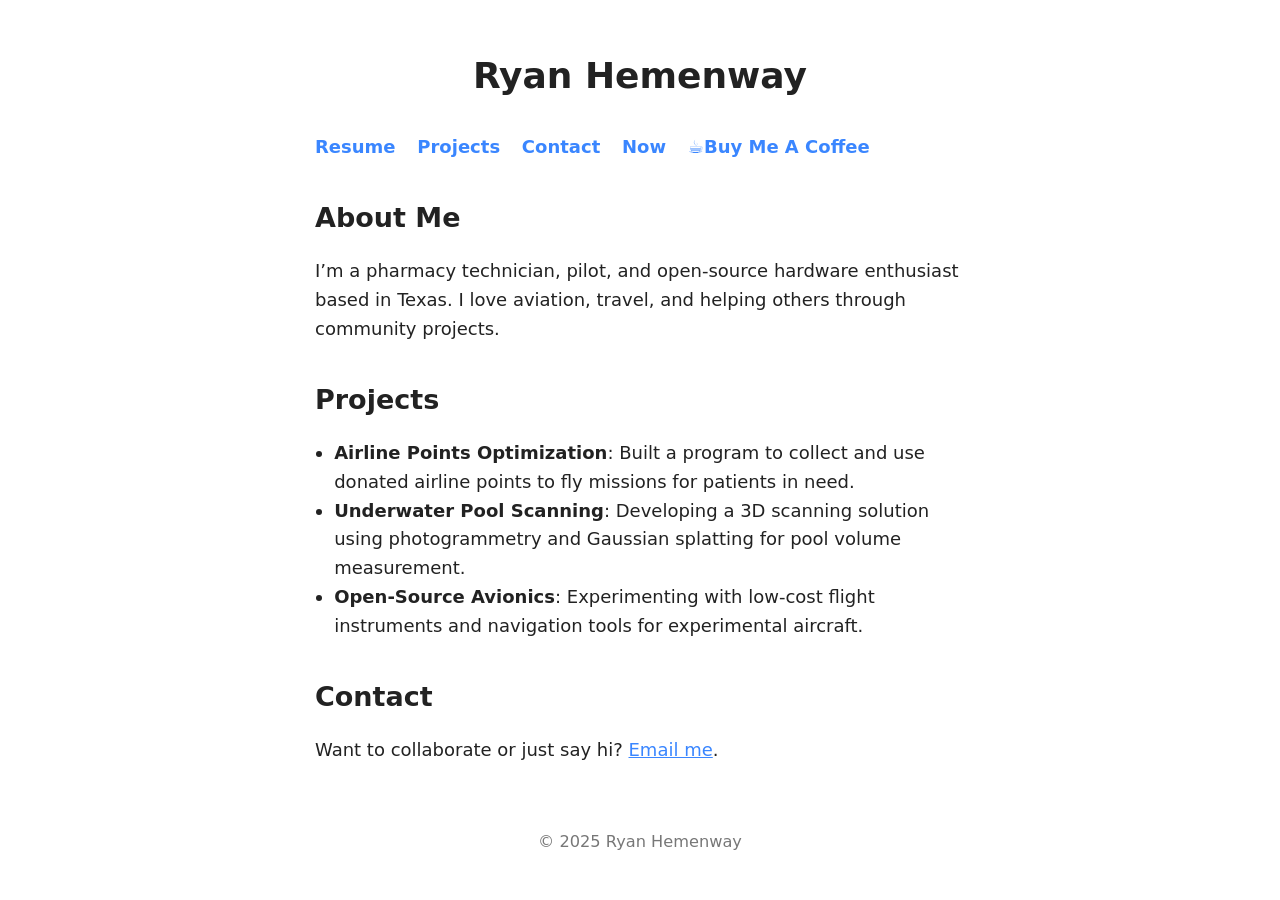
==== index.html @ c10bf4f9 "Update index.html" ====
<!DOCTYPE html>
<html lang="en">
<head>
  <meta charset="utf-8" />
  <meta name="viewport" content="width=device-width, initial-scale=1.0" />
  <title>Ryan Hemenway</title>
  <style>
    :root {
      --bg-color: #ffffff;
      --text-color: #222222;
      --link-color: #3a86ff;
      --muted-color: #777;
    }

    @media (prefers-color-scheme: dark) {
      :root {
        --bg-color: #121212;
        --text-color: #f0f0f0;
        --link-color: #90cdf4;
        --muted-color: #aaa;
      }
    }

    body {
      margin: 40px auto;
      max-width: 650px;
      line-height: 1.6;
      font-size: 18px;
      background: var(--bg-color);
      color: var(--text-color);
      font-family: system-ui, -apple-system, BlinkMacSystemFont, "Segoe UI", Roboto, sans-serif;
      padding: 0 10px;
      transition: background-color 0.3s, color 0.3s;
    }

    h1, h2, h3 {
      line-height: 1.2;
      margin-top: 1.5em;
    }

    header, footer {
      text-align: center;
      margin-bottom: 2em;
    }

    nav {
      margin-bottom: 2em;
    }

    nav a {
      display: inline-block;
      margin-right: 1rem;
      font-weight: bold;
      color: var(--link-color);
      text-decoration: none;
    }

    nav a:hover {
      text-decoration: underline;
    }

    ul {
      padding-left: 1.2rem;
    }

    a {
      color: var(--link-color);
    }

    footer {
      margin-top: 4em;
      font-size: 0.9em;
      color: var(--muted-color);
    }
  </style>
</head>
<body>
  <header>
    <h1>Ryan Hemenway</h1>
  </header>
  <main>
    <nav>
      <a href="#resume">Resume</a>
      <a href="#projects">Projects</a>
      <a href="/contact.html">Contact</a>
      <a href="#now">Now</a>
      <a href="http://buymeacoffee.com/ryanhemenway">☕Buy Me A Coffee</a>
    </nav>
    <section>
      <h2 id="about">About Me</h2>
      <p>I’m a pharmacy technician, pilot, and open-source hardware enthusiast based in Texas. I love aviation, travel, and helping others through community projects.</p>

      <h2 id="projects">Projects</h2>
      <ul>
        <li><strong>Airline Points Optimization</strong>: Built a program to collect and use donated airline points to fly missions for patients in need.</li>
        <li><strong>Underwater Pool Scanning</strong>: Developing a 3D scanning solution using photogrammetry and Gaussian splatting for pool volume measurement.</li>
        <li><strong>Open-Source Avionics</strong>: Experimenting with low-cost flight instruments and navigation tools for experimental aircraft.</li>
      </ul>

      <h2 id="contact">Contact</h2>
      <p>Want to collaborate or just say hi? <a href="mailto:00-wheel-ankles@icloud.com">Email me</a>.</p>
    </section>
  </main>
  <footer>
    <p>© 2025 Ryan Hemenway</p>
  </footer>
</body>
</html>
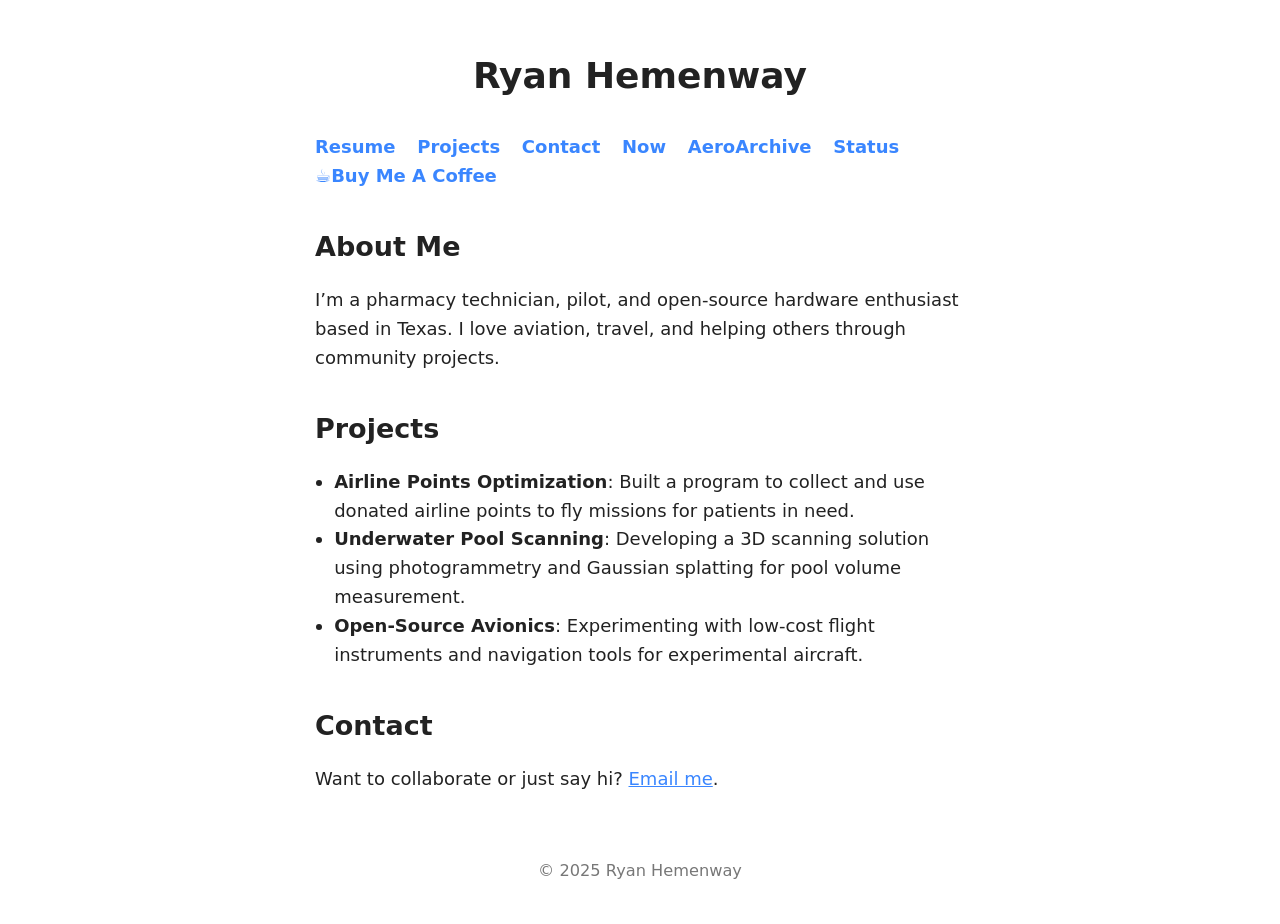
==== commit 81497da9: "Update index.html" ====
--- a/index.html
+++ b/index.html
@@ -83,7 +83,9 @@
       <a href="#resume">Resume</a>
       <a href="#projects">Projects</a>
       <a href="/contact.html">Contact</a>
-      <a href="#now">Now</a>
+      <a href="/now.html">Now</a>
+      <a href="/AeroArchive.html">AeroArchive</a>
+      <a href="/aeroarchivestatus.html">Status</a>
       <a href="http://buymeacoffee.com/ryanhemenway">☕Buy Me A Coffee</a>
     </nav>
     <section>
@@ -104,5 +106,12 @@
   <footer>
     <p>© 2025 Ryan Hemenway</p>
   </footer>
+
+  <!-- GoatCounter -->
+  <script data-goatcounter="https://hemenway.goatcounter.com/count"
+          async src="https://gc.zgo.at/count.js"></script>
+  <noscript>
+    <img src="https://hemenway.goatcounter.com/count?p=/noscript" alt="" />
+  </noscript>
 </body>
 </html>
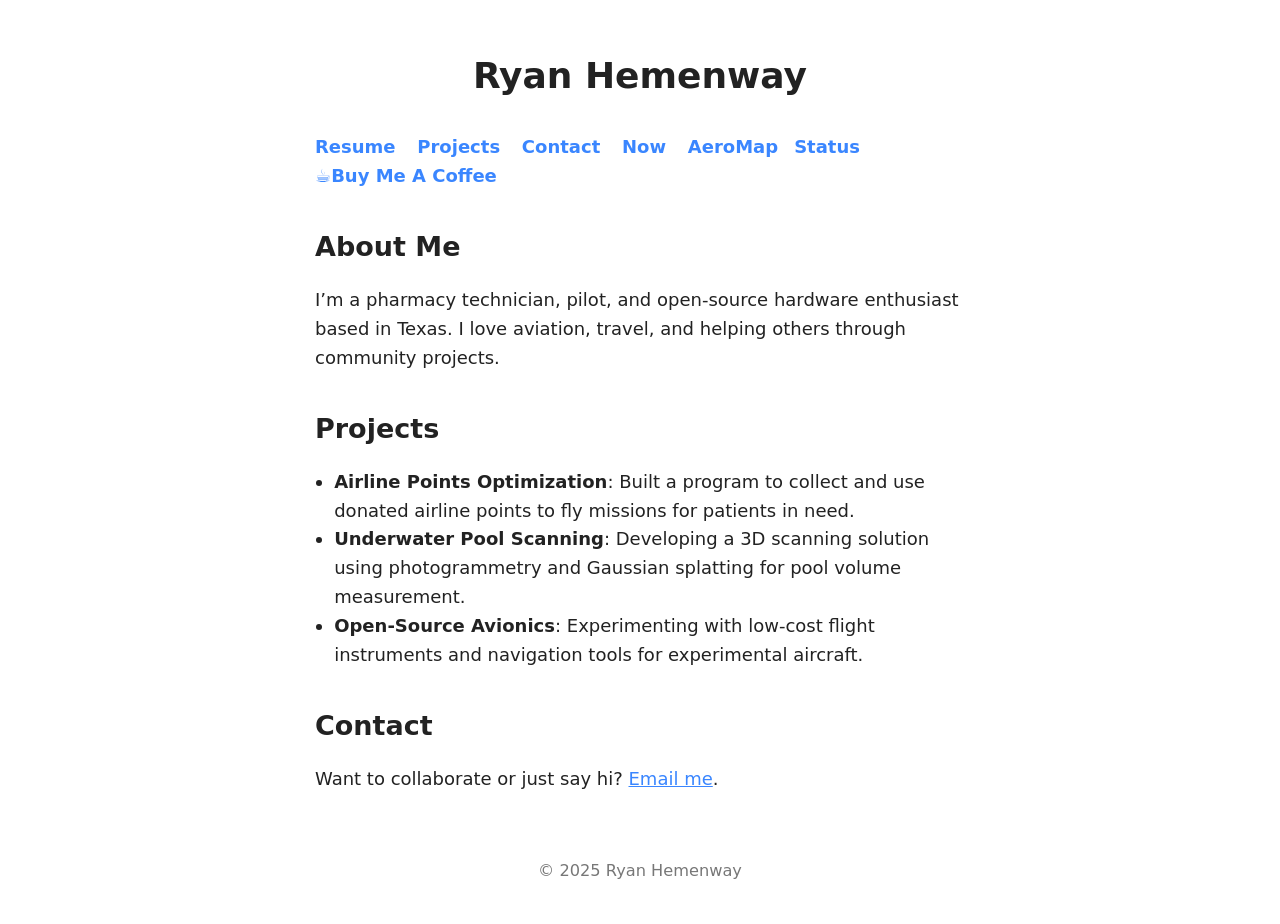
==== commit cccd77dc: "edit link" ====
--- a/index.html
+++ b/index.html
@@ -1,5 +1,6 @@
 <!DOCTYPE html>
 <html lang="en">
+
 <head>
   <meta charset="utf-8" />
   <meta name="viewport" content="width=device-width, initial-scale=1.0" />
@@ -33,12 +34,15 @@
       transition: background-color 0.3s, color 0.3s;
     }
 
-    h1, h2, h3 {
+    h1,
+    h2,
+    h3 {
       line-height: 1.2;
       margin-top: 1.5em;
     }
 
-    header, footer {
+    header,
+    footer {
       text-align: center;
       margin-bottom: 2em;
     }
@@ -74,6 +78,7 @@
     }
   </style>
 </head>
+
 <body>
   <header>
     <h1>Ryan Hemenway</h1>
@@ -84,19 +89,23 @@
       <a href="#projects">Projects</a>
       <a href="/contact.html">Contact</a>
       <a href="/now.html">Now</a>
-      <a href="/AeroArchive.html">AeroArchive</a>
-      <a href="/aeroarchivestatus.html">Status</a>
-      <a href="http://buymeacoffee.com/ryanhemenway">☕Buy Me A Coffee</a>
+      <a href="map.aeromap.io">AeroMap
+        <a href="/aeroarchivestatus.html">Status</a>
+        <a href="http://buymeacoffee.com/ryanhemenway">☕Buy Me A Coffee</a>
     </nav>
     <section>
       <h2 id="about">About Me</h2>
-      <p>I’m a pharmacy technician, pilot, and open-source hardware enthusiast based in Texas. I love aviation, travel, and helping others through community projects.</p>
+      <p>I’m a pharmacy technician, pilot, and open-source hardware enthusiast based in Texas. I love aviation, travel,
+        and helping others through community projects.</p>
 
       <h2 id="projects">Projects</h2>
       <ul>
-        <li><strong>Airline Points Optimization</strong>: Built a program to collect and use donated airline points to fly missions for patients in need.</li>
-        <li><strong>Underwater Pool Scanning</strong>: Developing a 3D scanning solution using photogrammetry and Gaussian splatting for pool volume measurement.</li>
-        <li><strong>Open-Source Avionics</strong>: Experimenting with low-cost flight instruments and navigation tools for experimental aircraft.</li>
+        <li><strong>Airline Points Optimization</strong>: Built a program to collect and use donated airline points to
+          fly missions for patients in need.</li>
+        <li><strong>Underwater Pool Scanning</strong>: Developing a 3D scanning solution using photogrammetry and
+          Gaussian splatting for pool volume measurement.</li>
+        <li><strong>Open-Source Avionics</strong>: Experimenting with low-cost flight instruments and navigation tools
+          for experimental aircraft.</li>
       </ul>
 
       <h2 id="contact">Contact</h2>
@@ -108,10 +117,10 @@
   </footer>
 
   <!-- GoatCounter -->
-  <script data-goatcounter="https://hemenway.goatcounter.com/count"
-          async src="https://gc.zgo.at/count.js"></script>
+  <script data-goatcounter="https://hemenway.goatcounter.com/count" async src="https://gc.zgo.at/count.js"></script>
   <noscript>
     <img src="https://hemenway.goatcounter.com/count?p=/noscript" alt="" />
   </noscript>
 </body>
-</html>
+
+</html>
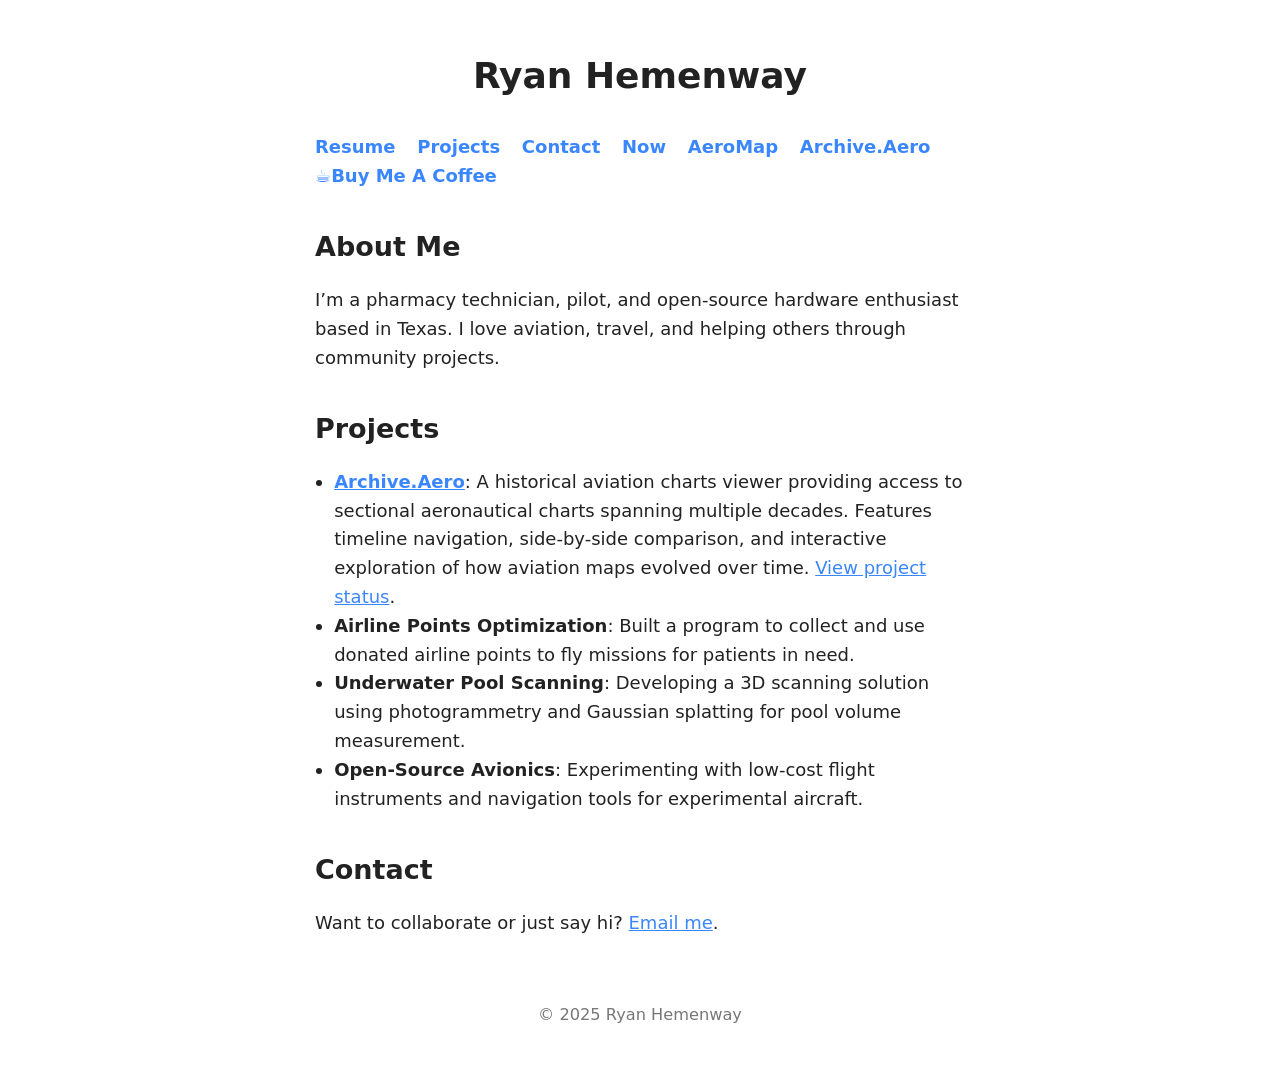
==== commit c4871021: "Rename AeroArchive references to Archive.Aero - Rename aeroarchivestatus.html to archive.aero-status" ====
--- a/index.html
+++ b/index.html
@@ -89,9 +89,9 @@
       <a href="#projects">Projects</a>
       <a href="/contact.html">Contact</a>
       <a href="/now.html">Now</a>
-      <a href="map.aeromap.io">AeroMap
-        <a href="/aeroarchivestatus.html">Status</a>
-        <a href="http://buymeacoffee.com/ryanhemenway">☕Buy Me A Coffee</a>
+      <a href="http://map.aeromap.io">AeroMap</a>
+      <a href="https://archive.aero">Archive.Aero</a>
+      <a href="http://buymeacoffee.com/ryanhemenway">☕Buy Me A Coffee</a>
     </nav>
     <section>
       <h2 id="about">About Me</h2>
@@ -100,6 +100,7 @@
 
       <h2 id="projects">Projects</h2>
       <ul>
+        <li><strong><a href="https://archive.aero">Archive.Aero</a></strong>: A historical aviation charts viewer providing access to sectional aeronautical charts spanning multiple decades. Features timeline navigation, side-by-side comparison, and interactive exploration of how aviation maps evolved over time. <a href="/archive.aero-status.html">View project status</a>.</li>
         <li><strong>Airline Points Optimization</strong>: Built a program to collect and use donated airline points to
           fly missions for patients in need.</li>
         <li><strong>Underwater Pool Scanning</strong>: Developing a 3D scanning solution using photogrammetry and
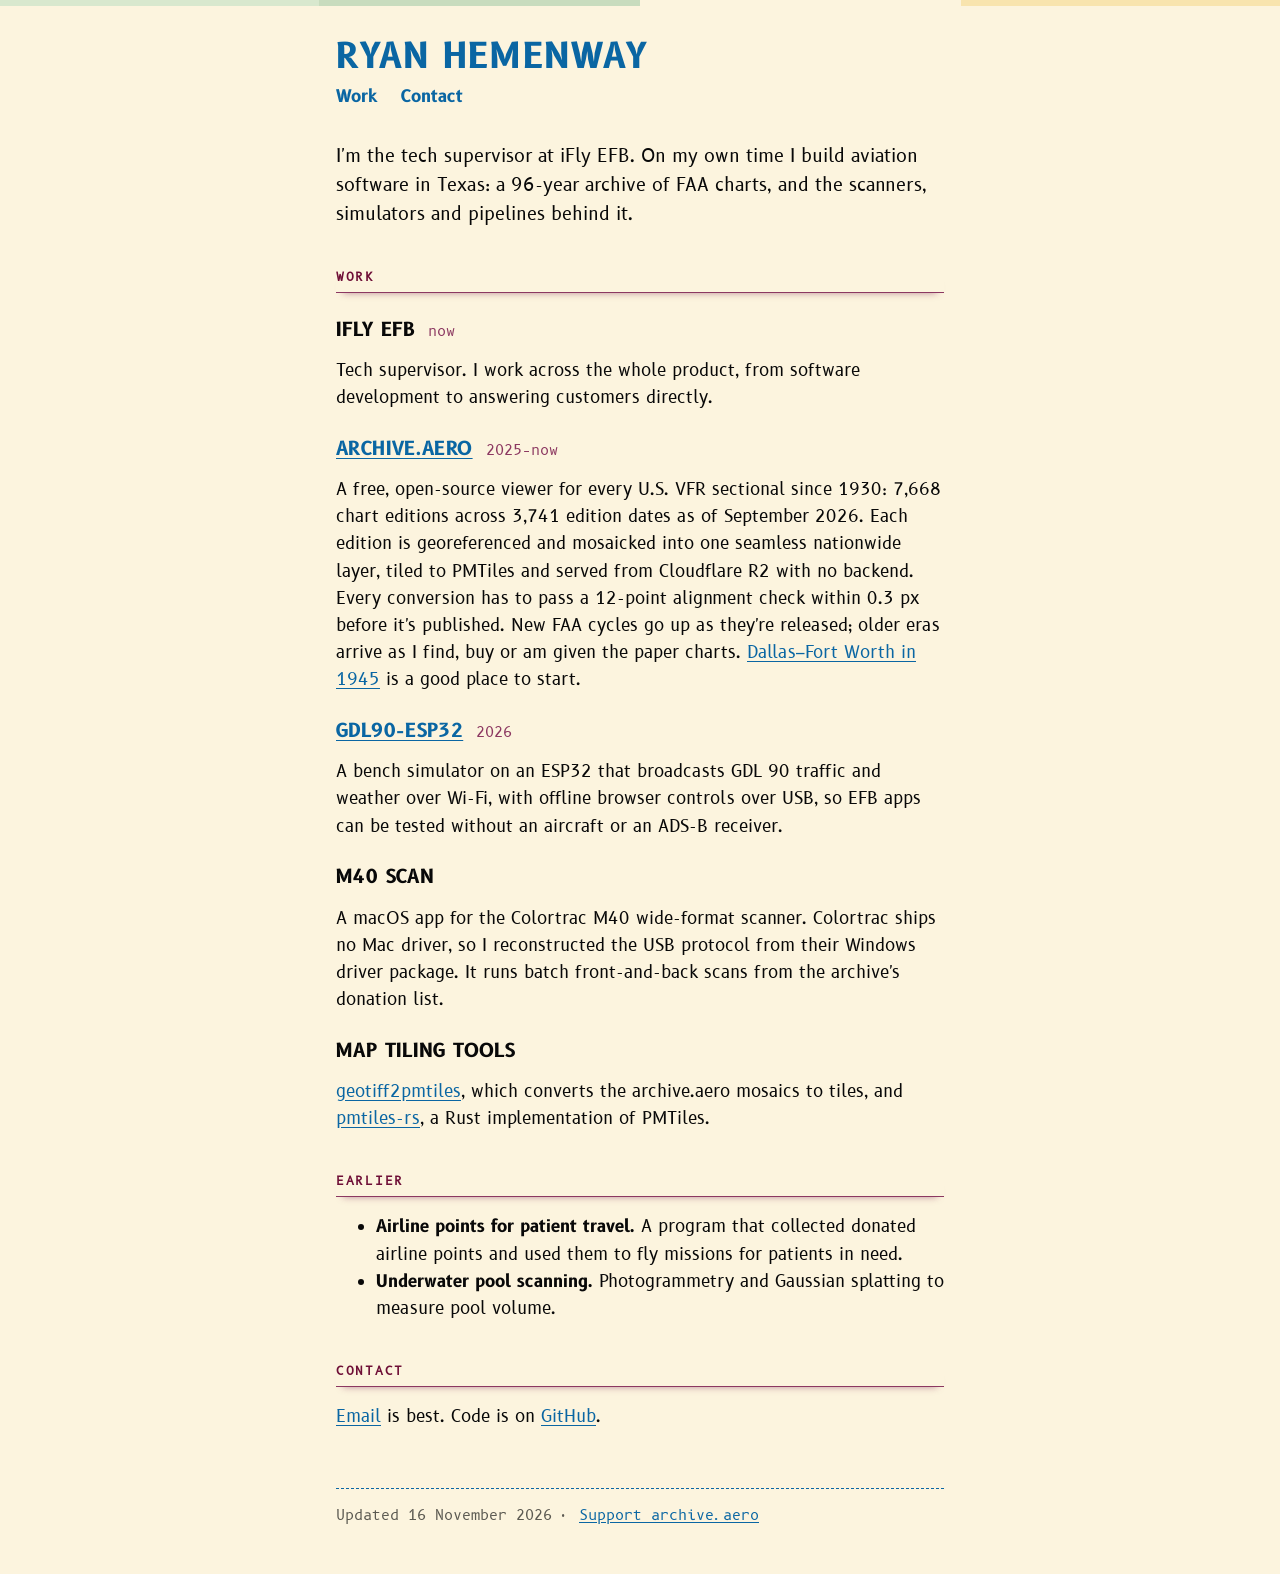
==== commit dccdada0: "Add /hi card page, sectional styling, /now and contact updates - /hi: landing page for the NFC card " ====
--- a/index.html
+++ b/index.html
@@ -1,127 +1,62 @@
-<!DOCTYPE html>
+<!doctype html>
 <html lang="en">
+<head>
+<meta charset="utf-8">
+<meta name="viewport" content="width=device-width, initial-scale=1">
+<title>Ryan Hemenway</title>
+<meta name="description" content="Ryan Hemenway is the tech supervisor at iFly EFB and builds archive.aero, every U.S. VFR sectional since 1930 on one timeline.">
+<link rel="canonical" href="https://ryanhemenway.com/">
+<meta property="og:type" content="website">
+<meta property="og:title" content="Ryan Hemenway">
+<meta property="og:description" content="Tech supervisor at iFly EFB, and builder of archive.aero: every U.S. sectional since 1930 on one timeline.">
+<meta property="og:url" content="https://ryanhemenway.com/">
+<meta property="og:image" content="https://ryanhemenway.com/img/og.jpg">
+<meta name="twitter:card" content="summary_large_image">
+<link rel="stylesheet" href="/style.css">
+</head>
+<body>
+<header class="h-card">
+  <h1 class="p-name">Ryan Hemenway</h1>
+  <nav>
+    <a href="#work">Work</a>
+    <a href="/contact.html">Contact</a>
+  </nav>
+  <p class="lede p-note">I'm the tech supervisor at <span class="p-org">iFly EFB</span>. On my own time I build aviation software in Texas: a 96-year archive of FAA charts, and the scanners, simulators and pipelines behind it.</p>
+</header>
 
-<head>
-  <meta charset="utf-8" />
-  <meta name="viewport" content="width=device-width, initial-scale=1.0" />
-  <title>Ryan Hemenway</title>
-  <style>
-    :root {
-      --bg-color: #ffffff;
-      --text-color: #222222;
-      --link-color: #3a86ff;
-      --muted-color: #777;
-    }
+<main>
+  <h2 id="work">Work</h2>
 
-    @media (prefers-color-scheme: dark) {
-      :root {
-        --bg-color: #121212;
-        --text-color: #f0f0f0;
-        --link-color: #90cdf4;
-        --muted-color: #aaa;
-      }
-    }
+  <h3>iFly EFB <span class="meta">now</span></h3>
+  <p><span class="p-job-title">Tech supervisor.</span> I work across the whole product, from software development to answering customers directly.</p>
 
-    body {
-      margin: 40px auto;
-      max-width: 650px;
-      line-height: 1.6;
-      font-size: 18px;
-      background: var(--bg-color);
-      color: var(--text-color);
-      font-family: system-ui, -apple-system, BlinkMacSystemFont, "Segoe UI", Roboto, sans-serif;
-      padding: 0 10px;
-      transition: background-color 0.3s, color 0.3s;
-    }
+  <h3><a href="https://archive.aero">archive.aero</a> <span class="meta">2025–now</span></h3>
+  <p>A free, open-source viewer for every U.S. VFR sectional since 1930: 7,668 chart editions across 3,741 edition dates as of September 2026. Each edition is georeferenced and mosaicked into one seamless nationwide layer, tiled to PMTiles and served from Cloudflare R2 with no backend. Every conversion has to pass a 12-point alignment check within 0.3 px before it's published. New FAA cycles go up as they're released; older eras arrive as I find, buy or am given the paper charts.
+  <a href="https://archive.aero/?date=1945-06-01&amp;lat=32.85&amp;lng=-96.85&amp;zoom=9">Dallas–Fort Worth in 1945</a> is a good place to start.</p>
 
-    h1,
-    h2,
-    h3 {
-      line-height: 1.2;
-      margin-top: 1.5em;
-    }
+  <h3><a href="https://github.com/hemenway/gdl90-esp32">gdl90-esp32</a> <span class="meta">2026</span></h3>
+  <p>A bench simulator on an ESP32 that broadcasts GDL 90 traffic and weather over Wi-Fi, with offline browser controls over USB, so EFB apps can be tested without an aircraft or an ADS-B receiver.</p>
 
-    header,
-    footer {
-      text-align: center;
-      margin-bottom: 2em;
-    }
+  <h3>M40 Scan</h3>
+  <p>A macOS app for the Colortrac M40 wide-format scanner. Colortrac ships no Mac driver, so I reconstructed the USB protocol from their Windows driver package. It runs batch front-and-back scans from the archive's donation list.</p>
 
-    nav {
-      margin-bottom: 2em;
-    }
+  <h3>Map tiling tools</h3>
+  <p><a href="https://github.com/hemenway/geotiff2pmtiles">geotiff2pmtiles</a>, which converts the archive.aero mosaics to tiles, and <a href="https://github.com/hemenway/pmtiles-rs">pmtiles-rs</a>, a Rust implementation of PMTiles.</p>
 
-    nav a {
-      display: inline-block;
-      margin-right: 1rem;
-      font-weight: bold;
-      color: var(--link-color);
-      text-decoration: none;
-    }
+  <h2 id="earlier">Earlier</h2>
+  <ul>
+    <li><strong>Airline points for patient travel.</strong> A program that collected donated airline points and used them to fly missions for patients in need.</li>
+    <li><strong>Underwater pool scanning.</strong> Photogrammetry and Gaussian splatting to measure pool volume.</li>
+  </ul>
 
-    nav a:hover {
-      text-decoration: underline;
-    }
+  <h2 id="contact">Contact</h2>
+  <p><a class="u-email" href="mailto:00-wheel-ankles@icloud.com">Email</a> is best. Code is on <a rel="me" href="https://github.com/hemenway">GitHub</a>.</p>
+</main>
 
-    ul {
-      padding-left: 1.2rem;
-    }
-
-    a {
-      color: var(--link-color);
-    }
-
-    footer {
-      margin-top: 4em;
-      font-size: 0.9em;
-      color: var(--muted-color);
-    }
-  </style>
-</head>
-
-<body>
-  <header>
-    <h1>Ryan Hemenway</h1>
-  </header>
-  <main>
-    <nav>
-      <a href="#resume">Resume</a>
-      <a href="#projects">Projects</a>
-      <a href="/contact.html">Contact</a>
-      <a href="/now.html">Now</a>
-      <a href="http://map.aeromap.io">AeroMap</a>
-      <a href="https://archive.aero">Archive.Aero</a>
-      <a href="http://buymeacoffee.com/ryanhemenway">☕Buy Me A Coffee</a>
-    </nav>
-    <section>
-      <h2 id="about">About Me</h2>
-      <p>I’m a pharmacy technician, pilot, and open-source hardware enthusiast based in Texas. I love aviation, travel,
-        and helping others through community projects.</p>
-
-      <h2 id="projects">Projects</h2>
-      <ul>
-        <li><strong><a href="https://archive.aero">Archive.Aero</a></strong>: A historical aviation charts viewer providing access to sectional aeronautical charts spanning multiple decades. Features timeline navigation, side-by-side comparison, and interactive exploration of how aviation maps evolved over time. <a href="/archive.aero-status.html">View project status</a>.</li>
-        <li><strong>Airline Points Optimization</strong>: Built a program to collect and use donated airline points to
-          fly missions for patients in need.</li>
-        <li><strong>Underwater Pool Scanning</strong>: Developing a 3D scanning solution using photogrammetry and
-          Gaussian splatting for pool volume measurement.</li>
-        <li><strong>Open-Source Avionics</strong>: Experimenting with low-cost flight instruments and navigation tools
-          for experimental aircraft.</li>
-      </ul>
-
-      <h2 id="contact">Contact</h2>
-      <p>Want to collaborate or just say hi? <a href="mailto:00-wheel-ankles@icloud.com">Email me</a>.</p>
-    </section>
-  </main>
-  <footer>
-    <p>© 2025 Ryan Hemenway</p>
-  </footer>
-
-  <!-- GoatCounter -->
-  <script data-goatcounter="https://hemenway.goatcounter.com/count" async src="https://gc.zgo.at/count.js"></script>
-  <noscript>
-    <img src="https://hemenway.goatcounter.com/count?p=/noscript" alt="" />
-  </noscript>
+<footer>
+  Updated 16 November 2026 ·
+  <a href="https://buymeacoffee.com/ryanhemenway">Support archive.aero</a>
+</footer>
+<script data-goatcounter="https://hemenway.goatcounter.com/count" async src="https://gc.zgo.at/count.js"></script>
 </body>
-
-</html>+</html>
--- a/style.css
+++ b/style.css
@@ -0,0 +1,164 @@
+/* ryanhemenway.com — one stylesheet for every page. No scripts.
+
+   The page is drawn like a VFR sectional. Every colour below is one
+   chartvec measured off the printed Dallas–Ft Worth sectional:
+     paper      elevation tint C (2,000–3,000 ft)   #fcf4de
+     strip      elevation tints A–D, low to high    #d8e8ce #c8dcbe #fcf4de #f8e4ae
+     links      teal, towered airports and water    #0a66a3
+     labels     maroon, airspace and airport data   #6e0e36 / #8c3861
+     selection  urban-area yellow                   #f8f850
+     ink        chart black                         #080808
+
+   Headings use Helvetica Neue Condensed Bold where the device has it
+   (every Mac, iPhone and iPad), the face sectionals letter airport names
+   in; nothing is downloaded for it. Body text is B612, the open-source
+   family Airbus commissioned for cockpit displays (SIL OFL, in /fonts). */
+
+@font-face {
+  font-family: "B612";
+  src: url("/fonts/b612-latin-400-normal.woff2") format("woff2");
+  font-weight: 400;
+  font-display: swap;
+}
+@font-face {
+  font-family: "B612";
+  src: url("/fonts/b612-latin-700-normal.woff2") format("woff2");
+  font-weight: 700;
+  font-display: swap;
+}
+@font-face {
+  font-family: "B612 Mono";
+  src: url("/fonts/b612-mono-latin-400-normal.woff2") format("woff2");
+  font-weight: 400;
+  font-display: swap;
+}
+
+:root {
+  --bg: #fcf4de;
+  --text: #080808;
+  --muted: #5c5a52;
+  --rule: #d9cfae;
+  --link: #0a66a3;
+  --label: #6e0e36;
+  --label-2: #8c3861;
+  --tint-a: #d8e8ce;
+  --tint-b: #c8dcbe;
+  --tint-c: #fcf4de;
+  --tint-d: #f8e4ae;
+  --urban: #f8f850;
+  --todo-bg: #f8f850;
+  --cond: "HelveticaNeue-CondensedBold", "Helvetica Neue Condensed Bold", "B612", sans-serif;
+}
+/* Night: the same inks lifted to read on a dark cockpit display. */
+@media (prefers-color-scheme: dark) {
+  :root {
+    --bg: #12161a;
+    --text: #ece6d4;
+    --muted: #a39d8c;
+    --rule: #2e3338;
+    --link: #6fb3e6;
+    --label: #e392b8;
+    --label-2: #c97aa0;
+    --tint-a: #3d4a36;
+    --tint-b: #34442f;
+    --tint-c: #4d4733;
+    --tint-d: #5c4f2a;
+    --urban: #6b6a1c;
+    --todo-bg: #5a5900;
+  }
+}
+
+* { box-sizing: border-box; }
+
+/* The four elevation tints, lowest to highest, across the top edge. */
+html {
+  background: var(--bg);
+  border-top: 6px solid;
+  border-image: linear-gradient(90deg,
+    var(--tint-a) 0 25%, var(--tint-b) 25% 50%,
+    var(--tint-c) 50% 75%, var(--tint-d) 75% 100%) 1;
+}
+
+body {
+  margin: 0 auto;
+  max-width: 40rem;
+  padding: 2rem 1rem 3rem;
+  background: var(--bg);
+  color: var(--text);
+  font: 17px/1.6 "B612", system-ui, sans-serif;
+}
+
+::selection { background: var(--urban); color: #080808; }
+
+/* Dates, figures and section labels read like an airport data block. */
+.meta, h2, footer, .warn { font-family: "B612 Mono", ui-monospace, monospace; }
+
+a { color: var(--link); text-underline-offset: 0.15em; }
+a:hover { color: var(--label-2); }
+
+h1, h2, h3 { line-height: 1.15; }
+
+/* The name is lettered like a towered airport on the chart. */
+h1 {
+  font-family: var(--cond);
+  font-weight: 700;
+  font-size: 2.2rem;
+  text-transform: uppercase;
+  letter-spacing: 0.02em;
+  color: var(--link);
+  margin: 0 0 0.35rem;
+}
+h1 a { color: inherit; text-decoration: none; }
+
+/* Section labels in maroon, over a fading band like the Class E vignette. */
+h2 {
+  font-size: 0.78rem;
+  text-transform: uppercase;
+  letter-spacing: 0.14em;
+  color: var(--label);
+  margin: 2.6rem 0 0.9rem;
+  padding-bottom: 0.45rem;
+  border-bottom: 1px solid var(--label-2);
+  box-shadow: 0 7px 7px -7px color-mix(in srgb, var(--label-2) 55%, transparent);
+}
+
+h3 {
+  font-family: var(--cond);
+  font-weight: 700;
+  font-size: 1.2rem;
+  text-transform: uppercase;
+  letter-spacing: 0.02em;
+  margin: 1.6rem 0 0.25rem;
+}
+h3 .meta { text-transform: none; letter-spacing: 0; font-weight: 400; margin-left: 0.35rem; color: var(--label-2); }
+
+nav { margin: 0 0 2rem; font-weight: 700; }
+nav a { margin-right: 1.1rem; text-decoration: none; }
+nav a:hover { text-decoration: underline; }
+
+.lede { font-size: 1.12rem; margin: 0.5rem 0 0; }
+.muted { color: var(--muted); }
+.meta { font-size: 0.85rem; font-variant-numeric: tabular-nums; color: var(--muted); }
+
+.shot {
+  display: block; width: 100%; height: auto;
+  border: 1px solid var(--label-2);
+  margin: 0.75rem 0 0.35rem;
+}
+
+.links a { margin-right: 1rem; font-weight: 700; }
+
+.warn { font-size: 0.85rem; color: var(--muted); }
+
+footer {
+  margin-top: 3.5rem;
+  padding-top: 1rem;
+  border-top: 1px dashed var(--link);   /* Class D: blue, dashed */
+  font-size: 0.85rem;
+  color: var(--muted);
+}
+footer a { margin-right: 1rem; }
+
+/* Things Ryan still has to fill in. Search the repo for class="todo"
+   before publishing; there should be none left. */
+.todo { background: var(--todo-bg); padding: 0 0.2em; }
